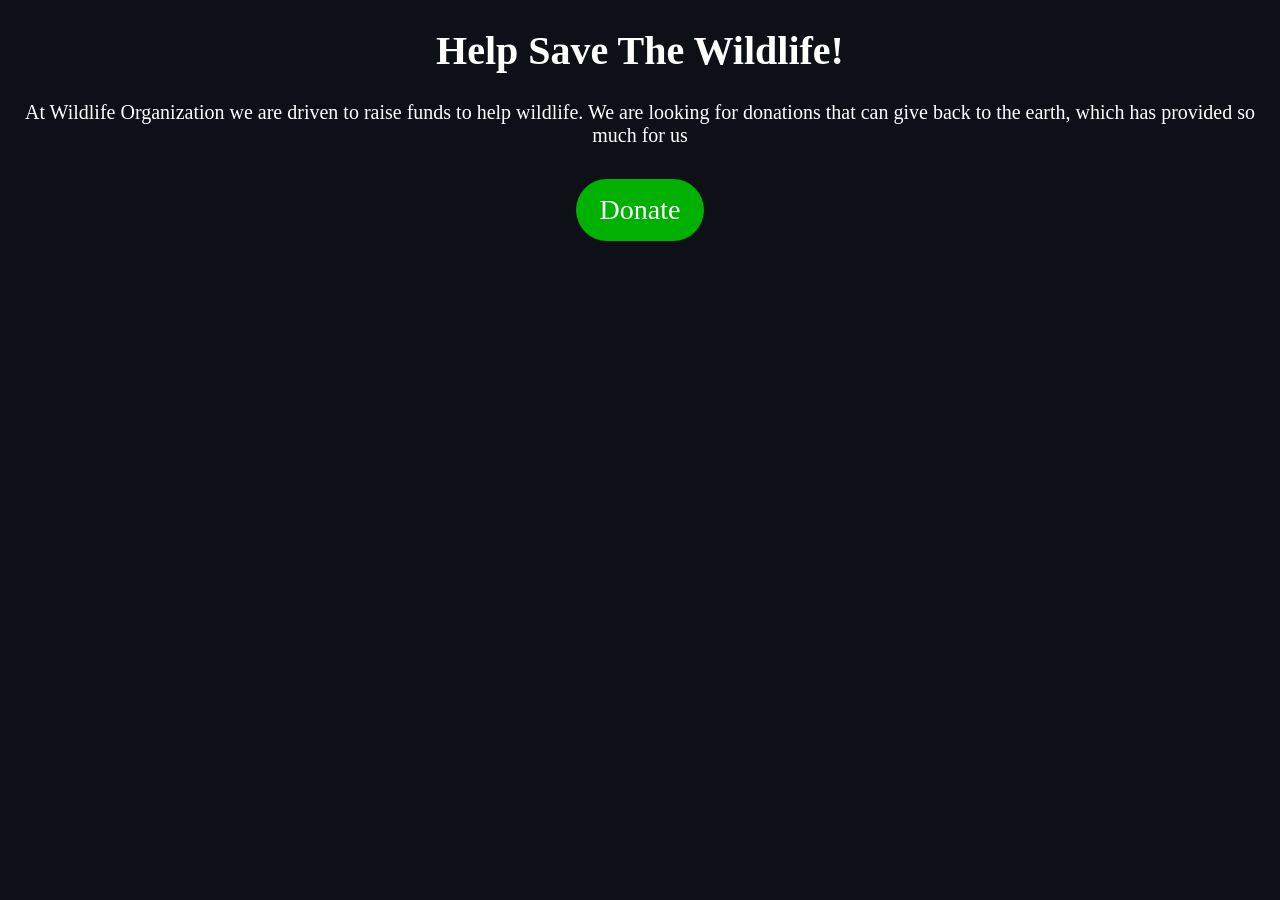
==== index.html @ e4f32a1c "create initial files" ====
<!DOCTYPE html>
<html>
    <head>
        <title>Wildlife Organization</title>
        <link rel="stylesheet" href="style.css">
    </head>
    <body>
        <h1 class="title">Help Save The Wildlife!</h1>
        <div class="info-container">
            <p>At Wildlife Organization we are driven to raise funds to help wildlife. We are looking for donations that can give back to the earth, which has provided so much for us</p>
            <button class="button">Donate</button>
        </div>
    </body>
</html>
---- style.css ----
body {
    background-color: #0d1117;
    color: white;
    text-align: center;
    font-size: 20px;
    font-family:'Times New Roman', Times, serif;
}

.button {
    background-color: rgb(1, 177, 1);
    border: none;
    color: white;
    padding: 15px 24px;
    text-align: center;
    display: inline-block;
    font-size: 28px;
    font-family:'Times New Roman', Times, serif;
    margin: 12px 2px;
    cursor: pointer;
    border-radius: 32px;
}
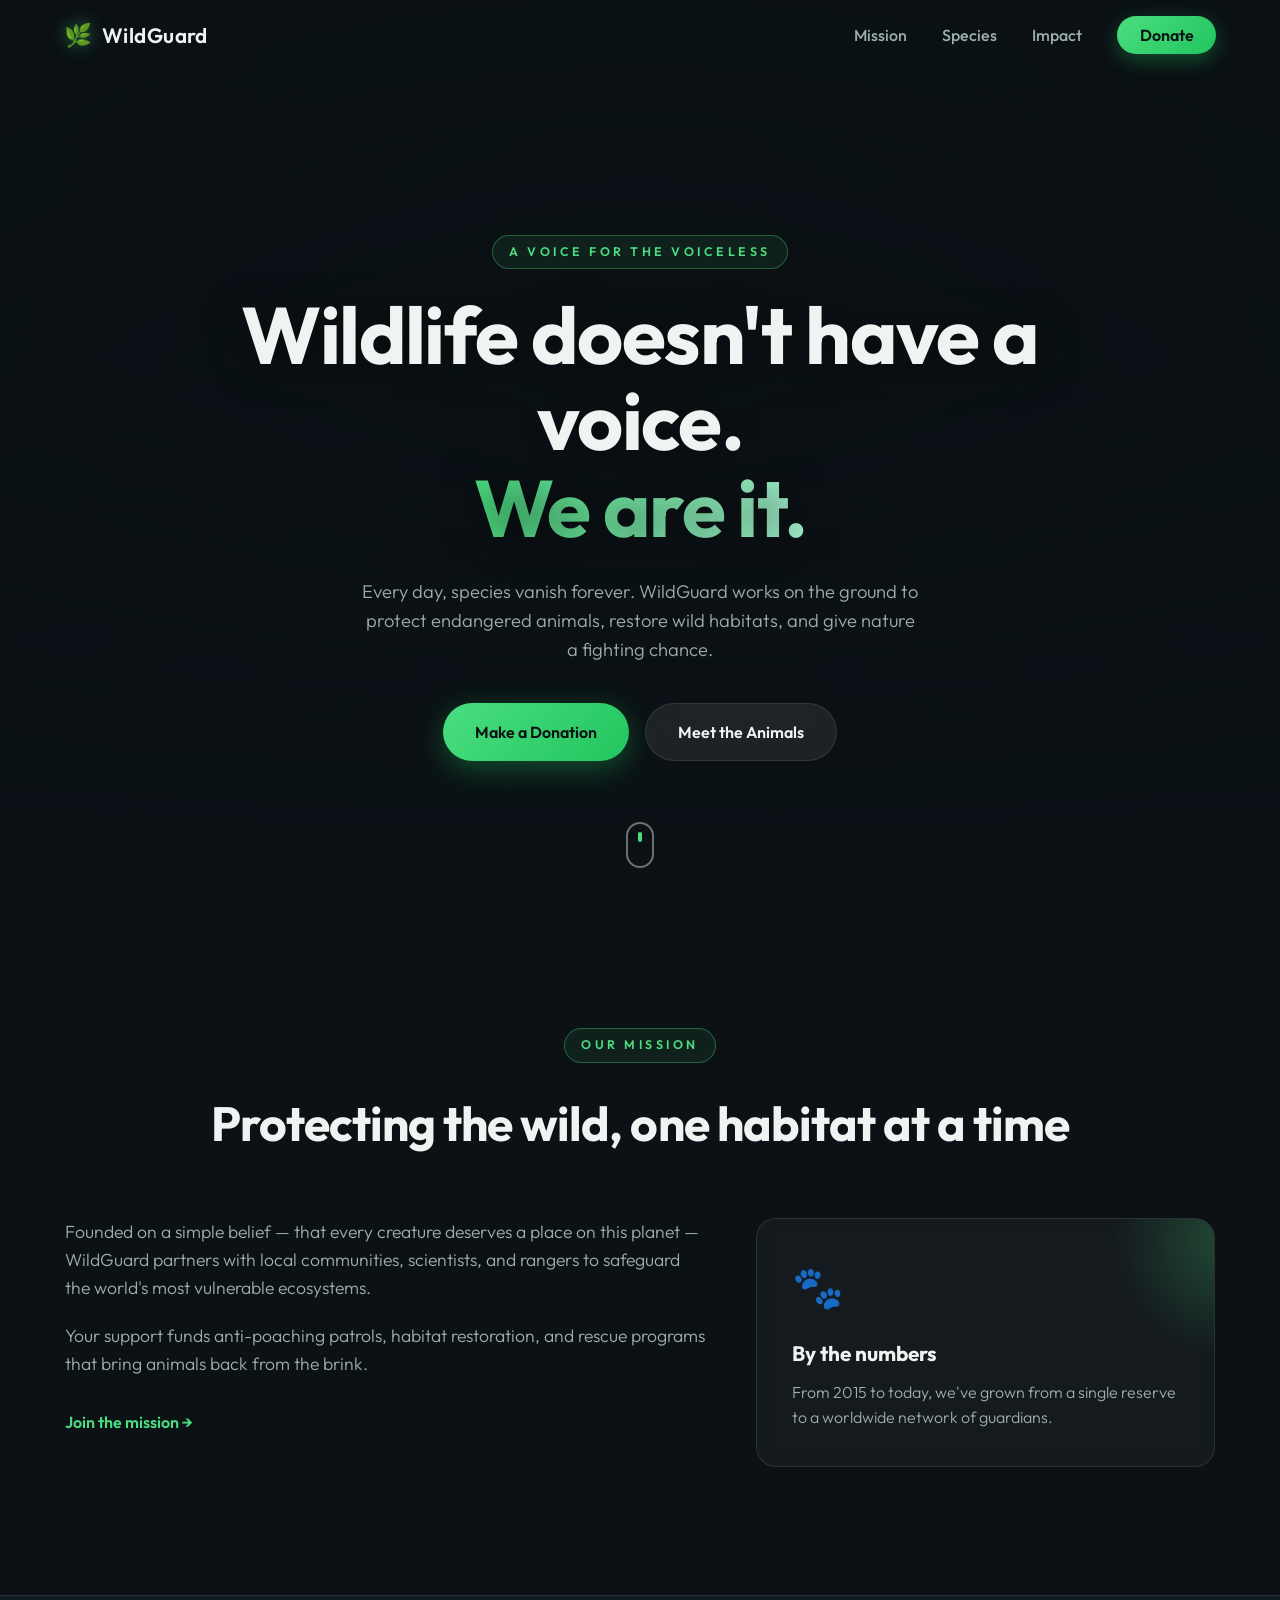
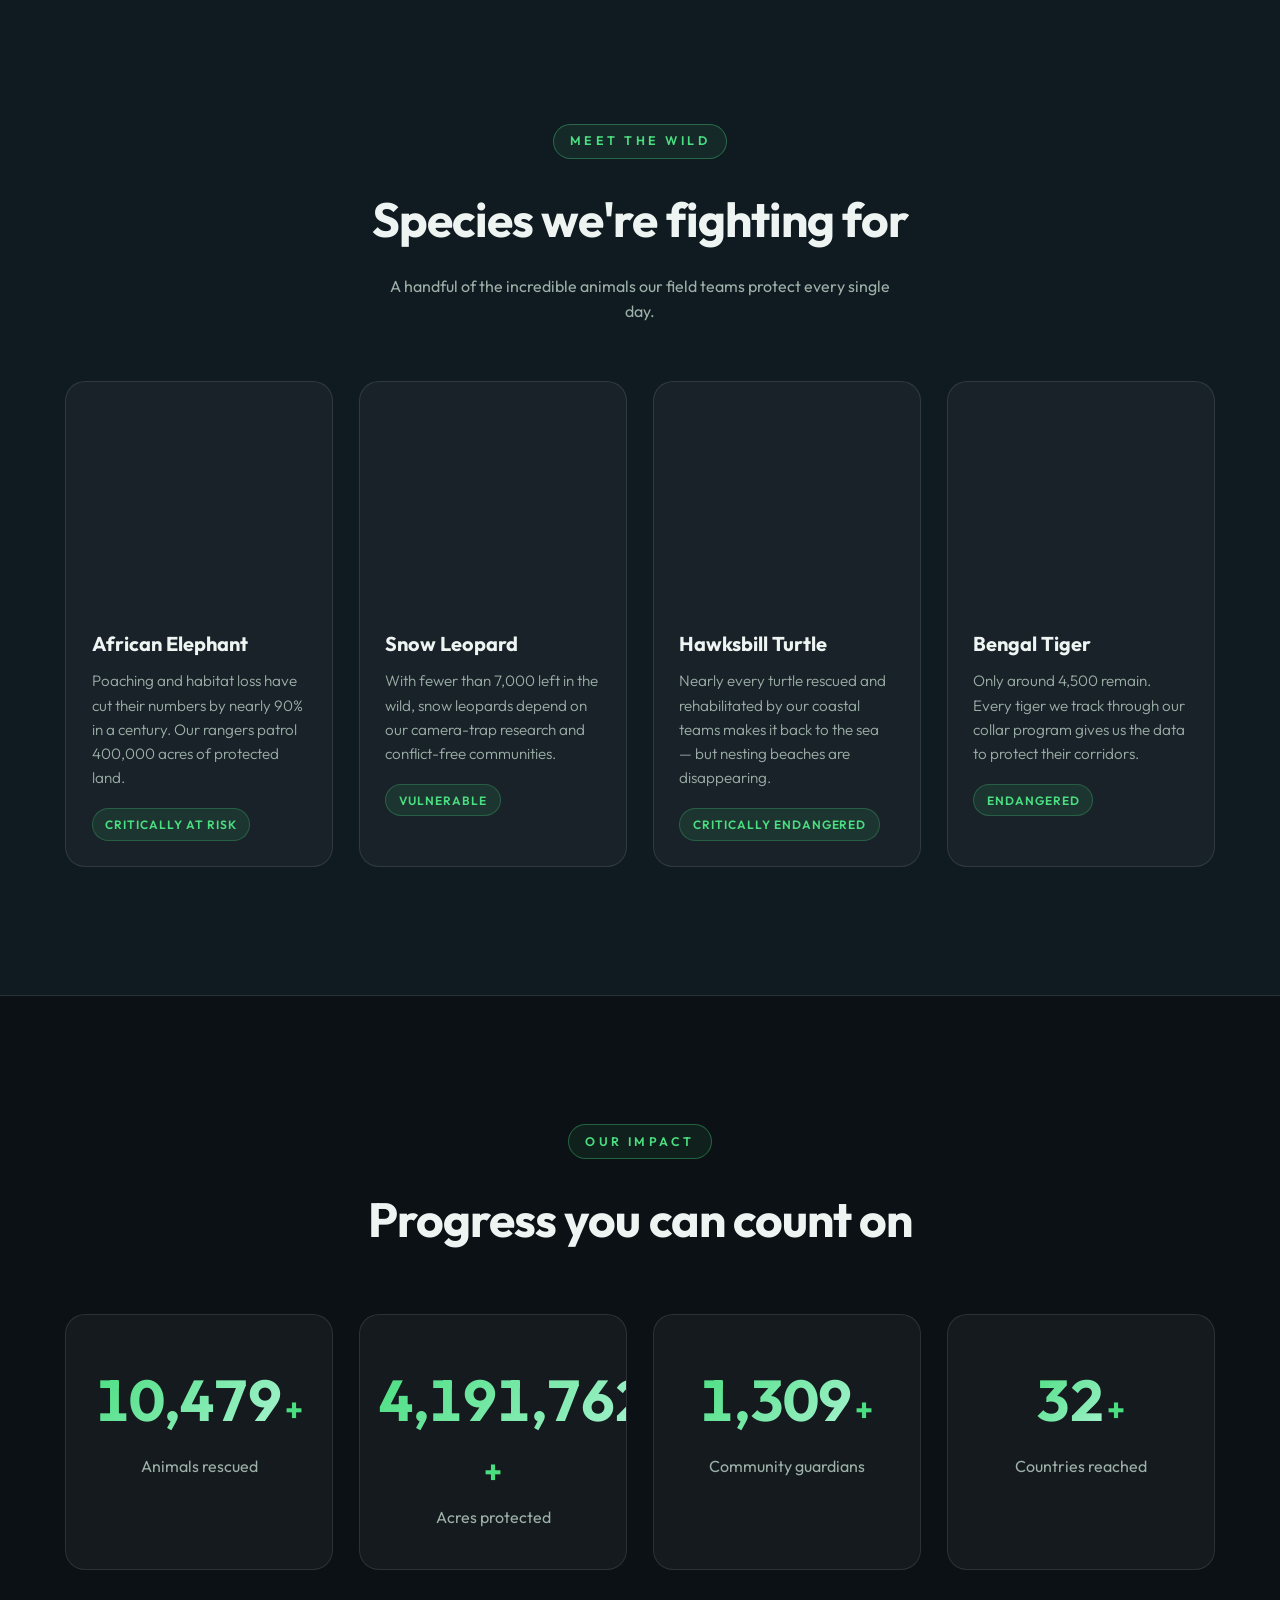
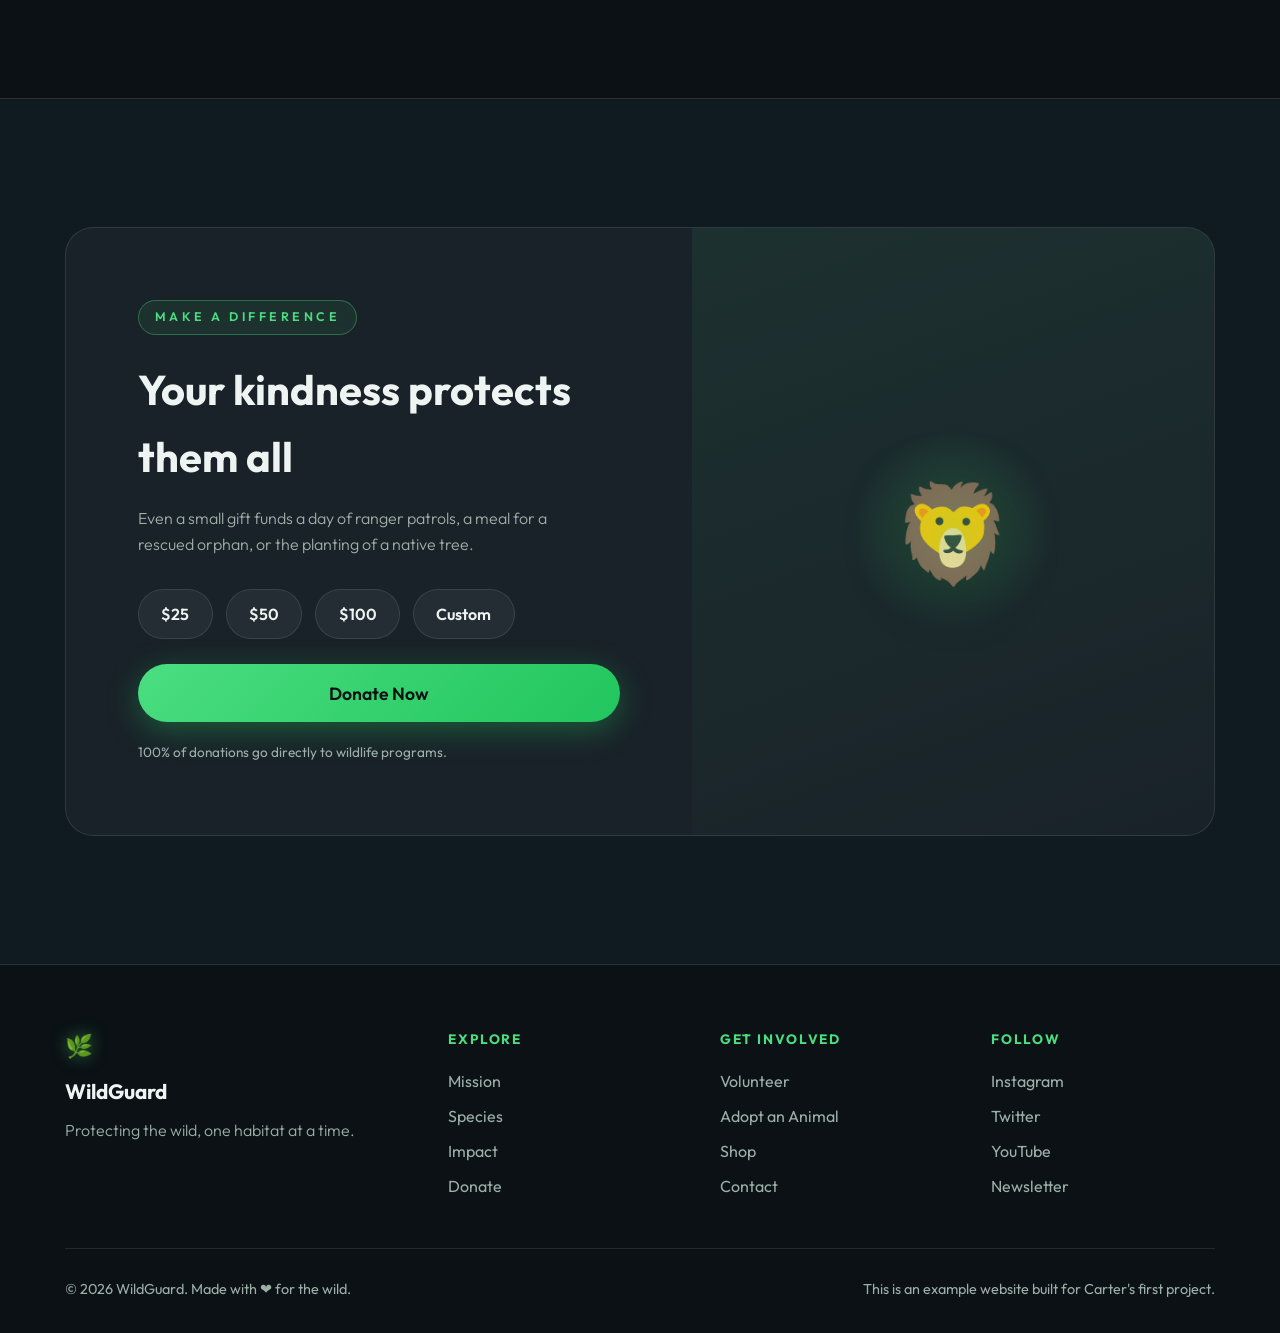
==== commit 8e46471e: "create example website" ====
--- a/index.html
+++ b/index.html
@@ -1,14 +1,212 @@
 <!DOCTYPE html>
-<html>
-    <head>
-        <title>Wildlife Organization</title>
-        <link rel="stylesheet" href="style.css">
-    </head>
-    <body>
-        <h1 class="title">Help Save The Wildlife!</h1>
-        <div class="info-container">
-            <p>At Wildlife Organization we are driven to raise funds to help wildlife. We are looking for donations that can give back to the earth, which has provided so much for us</p>
-            <button class="button">Donate</button>
+<html lang="en">
+<head>
+    <meta charset="UTF-8">
+    <meta name="viewport" content="width=device-width, initial-scale=1.0">
+    <title>WildGuard — Protecting the Wild</title>
+    <meta name="description" content="WildGuard is a nonprofit on a mission to protect endangered species and restore the habitats we all share.">
+    <link rel="preconnect" href="https://fonts.googleapis.com">
+    <link rel="preconnect" href="https://fonts.gstatic.com" crossorigin>
+    <link href="https://fonts.googleapis.com/css2?family=Outfit:wght@300;400;500;600;700&display=swap" rel="stylesheet">
+    <link rel="stylesheet" href="style.css">
+</head>
+<body>
+    <div class="progress" id="progress"></div>
+
+    <nav class="nav" id="nav">
+        <a href="#top" class="nav__brand">
+            <span class="nav__mark">🌿</span>
+            <span>WildGuard</span>
+        </a>
+        <ul class="nav__links" id="navLinks">
+            <li><a href="#mission">Mission</a></li>
+            <li><a href="#species">Species</a></li>
+            <li><a href="#impact">Impact</a></li>
+            <li><a href="#donate" class="nav__cta">Donate</a></li>
+        </ul>
+        <button class="nav__toggle" id="navToggle" aria-label="Toggle menu" aria-expanded="false">
+            <span></span><span></span><span></span>
+        </button>
+    </nav>
+
+    <header class="hero" id="top">
+        <div class="hero__bg" aria-hidden="true"></div>
+        <div class="hero__overlay" aria-hidden="true"></div>
+        <div class="hero__content">
+            <p class="eyebrow reveal">A Voice For The Voiceless</p>
+            <h1 class="hero__title reveal">Wildlife doesn't have a voice.<br><span>We are it.</span></h1>
+            <p class="hero__sub reveal">Every day, species vanish forever. WildGuard works on the ground to protect endangered animals, restore wild habitats, and give nature a fighting chance.</p>
+            <div class="hero__actions reveal">
+                <a href="#donate" class="btn btn--primary">Make a Donation</a>
+                <a href="#species" class="btn btn--ghost">Meet the Animals</a>
+            </div>
         </div>
-    </body>
-</html>+        <a href="#mission" class="hero__scroll" aria-label="Scroll down">
+            <span class="hero__scroll-wheel"></span>
+        </a>
+    </header>
+
+    <main>
+        <section class="section section--mission" id="mission">
+            <div class="container">
+                <div class="section__head reveal">
+                    <p class="eyebrow">Our Mission</p>
+                    <h2>Protecting the wild, one habitat at a time</h2>
+                </div>
+                <div class="mission__grid">
+                    <div class="mission__text reveal">
+                        <p>Founded on a simple belief — that every creature deserves a place on this planet — WildGuard partners with local communities, scientists, and rangers to safeguard the world's most vulnerable ecosystems.</p>
+                        <p>Your support funds anti-poaching patrols, habitat restoration, and rescue programs that bring animals back from the brink.</p>
+                        <a href="#donate" class="link-arrow">Join the mission <span>→</span></a>
+                    </div>
+                    <div class="mission__card reveal">
+                        <span class="mission__icon">🐾</span>
+                        <h3>By the numbers</h3>
+                        <p>From 2015 to today, we've grown from a single reserve to a worldwide network of guardians.</p>
+                    </div>
+                </div>
+            </div>
+        </section>
+
+        <section class="section section--species" id="species">
+            <div class="container">
+                <div class="section__head reveal">
+                    <p class="eyebrow">Meet the Wild</p>
+                    <h2>Species we're fighting for</h2>
+                    <p class="section__sub">A handful of the incredible animals our field teams protect every single day.</p>
+                </div>
+                <div class="cards">
+                    <article class="card reveal">
+                        <div class="card__img" style="--img: url('https://images.unsplash.com/photo-1546182990-dffeafbe841d?auto=format&fit=crop&w=900&q=80')"></div>
+                        <div class="card__body">
+                            <h3>African Elephant</h3>
+                            <p>Poaching and habitat loss have cut their numbers by nearly 90% in a century. Our rangers patrol 400,000 acres of protected land.</p>
+                            <span class="card__tag">Critically at risk</span>
+                        </div>
+                    </article>
+                    <article class="card reveal">
+                        <div class="card__img" style="--img: url('https://images.unsplash.com/photo-1561731216-c3a4d99437d5?auto=format&fit=crop&w=900&q=80')"></div>
+                        <div class="card__body">
+                            <h3>Snow Leopard</h3>
+                            <p>With fewer than 7,000 left in the wild, snow leopards depend on our camera-trap research and conflict-free communities.</p>
+                            <span class="card__tag">Vulnerable</span>
+                        </div>
+                    </article>
+                    <article class="card reveal">
+                        <div class="card__img" style="--img: url('https://images.unsplash.com/photo-1503951914875-452162b0f3f1?auto=format&fit=crop&w=900&q=80')"></div>
+                        <div class="card__body">
+                            <h3>Hawksbill Turtle</h3>
+                            <p>Nearly every turtle rescued and rehabilitated by our coastal teams makes it back to the sea — but nesting beaches are disappearing.</p>
+                            <span class="card__tag">Critically endangered</span>
+                        </div>
+                    </article>
+                    <article class="card reveal">
+                        <div class="card__img" style="--img: url('https://images.unsplash.com/photo-1518965643827-302db41dde6a?auto=format&fit=crop&w=900&q=80')"></div>
+                        <div class="card__body">
+                            <h3>Bengal Tiger</h3>
+                            <p>Only around 4,500 remain. Every tiger we track through our collar program gives us the data to protect their corridors.</p>
+                            <span class="card__tag">Endangered</span>
+                        </div>
+                    </article>
+                </div>
+            </div>
+        </section>
+
+        <section class="section section--impact" id="impact">
+            <div class="container">
+                <div class="section__head reveal">
+                    <p class="eyebrow">Our Impact</p>
+                    <h2>Progress you can count on</h2>
+                </div>
+                <div class="stats">
+                    <div class="stat reveal">
+                        <span class="stat__number" data-count="12000">0</span>
+                        <span class="stat__plus">+</span>
+                        <p>Animals rescued</p>
+                    </div>
+                    <div class="stat reveal">
+                        <span class="stat__number" data-count="4800000">0</span>
+                        <span class="stat__plus">+</span>
+                        <p>Acres protected</p>
+                    </div>
+                    <div class="stat reveal">
+                        <span class="stat__number" data-count="1500">0</span>
+                        <span class="stat__plus">+</span>
+                        <p>Community guardians</p>
+                    </div>
+                    <div class="stat reveal">
+                        <span class="stat__number" data-count="37">0</span>
+                        <span class="stat__plus">+</span>
+                        <p>Countries reached</p>
+                    </div>
+                </div>
+            </div>
+        </section>
+
+        <section class="section section--donate" id="donate">
+            <div class="container">
+                <div class="donate reveal">
+                    <div class="donate__content">
+                        <p class="eyebrow">Make a Difference</p>
+                        <h2>Your kindness protects them all</h2>
+                        <p class="donate__text">Even a small gift funds a day of ranger patrols, a meal for a rescued orphan, or the planting of a native tree.</p>
+                        <div class="donate__amounts">
+                            <button class="amount" data-amount="25">$25</button>
+                            <button class="amount" data-amount="50">$50</button>
+                            <button class="amount" data-amount="100">$100</button>
+                            <button class="amount amount--custom" data-amount="custom">Custom</button>
+                        </div>
+                        <button class="btn btn--primary btn--large" id="donateBtn">Donate Now</button>
+                        <p class="donate__note">100% of donations go directly to wildlife programs.</p>
+                    </div>
+                    <div class="donate__visual" aria-hidden="true">
+                        <span class="donate__emoji">🦁</span>
+                        <span class="donate__halo"></span>
+                    </div>
+                </div>
+            </div>
+        </section>
+    </main>
+
+    <footer class="footer">
+        <div class="container">
+            <div class="footer__grid">
+                <div class="footer__brand">
+                    <span class="nav__mark">🌿</span>
+                    <h3>WildGuard</h3>
+                    <p>Protecting the wild, one habitat at a time.</p>
+                </div>
+                <div class="footer__col">
+                    <h4>Explore</h4>
+                    <a href="#mission">Mission</a>
+                    <a href="#species">Species</a>
+                    <a href="#impact">Impact</a>
+                    <a href="#donate">Donate</a>
+                </div>
+                <div class="footer__col">
+                    <h4>Get Involved</h4>
+                    <a href="#">Volunteer</a>
+                    <a href="#">Adopt an Animal</a>
+                    <a href="#">Shop</a>
+                    <a href="#">Contact</a>
+                </div>
+                <div class="footer__col">
+                    <h4>Follow</h4>
+                    <a href="#">Instagram</a>
+                    <a href="#">Twitter</a>
+                    <a href="#">YouTube</a>
+                    <a href="#">Newsletter</a>
+                </div>
+            </div>
+            <div class="footer__bottom">
+                <p>© 2026 WildGuard. Made with ❤ for the wild.</p>
+                <p>This is an example website built for Carter's first project.</p>
+            </div>
+        </div>
+    </footer>
+
+    <div class="toast" id="toast" role="status" aria-live="polite"></div>
+
+    <script src="script.js"></script>
+</body>
+</html>
--- a/style.css
+++ b/style.css
@@ -1,21 +1,837 @@
+:root {
+    --bg: #0b1115;
+    --bg-soft: #101a21;
+    --surface: rgba(255, 255, 255, 0.04);
+    --surface-hover: rgba(255, 255, 255, 0.08);
+    --border: rgba(255, 255, 255, 0.1);
+    --text: #eef4f1;
+    --text-muted: #9db0a8;
+    --accent: #4ade80;
+    --accent-strong: #22c55e;
+    --accent-dark: #14532d;
+    --radius: 20px;
+    --font: 'Outfit', system-ui, -apple-system, sans-serif;
+    --shadow: 0 20px 60px rgba(0, 0, 0, 0.45);
+    --transition: 0.35s cubic-bezier(0.22, 1, 0.36, 1);
+}
+
+*,
+*::before,
+*::after {
+    margin: 0;
+    padding: 0;
+    box-sizing: border-box;
+}
+
+html {
+    scroll-behavior: smooth;
+}
+
 body {
-    background-color: #0d1117;
-    color: white;
+    font-family: var(--font);
+    background: var(--bg);
+    color: var(--text);
+    line-height: 1.6;
+    overflow-x: hidden;
+    -webkit-font-smoothing: antialiased;
+}
+
+::selection {
+    background: var(--accent);
+    color: var(--bg);
+}
+
+img {
+    max-width: 100%;
+    display: block;
+}
+
+a {
+    color: inherit;
+    text-decoration: none;
+}
+
+/* Scroll progress bar */
+.progress {
+    position: fixed;
+    top: 0;
+    left: 0;
+    height: 3px;
+    width: 0%;
+    background: linear-gradient(90deg, var(--accent), #a7f3d0);
+    z-index: 1001;
+}
+
+/* Navigation */
+.nav {
+    position: fixed;
+    top: 0;
+    left: 0;
+    right: 0;
+    z-index: 1000;
+    display: flex;
+    align-items: center;
+    justify-content: space-between;
+    padding: 1.1rem clamp(1.5rem, 5vw, 4rem);
+    transition: background var(--transition), box-shadow var(--transition), padding var(--transition);
+}
+
+.nav--scrolled {
+    background: rgba(11, 17, 21, 0.85);
+    backdrop-filter: blur(16px);
+    -webkit-backdrop-filter: blur(16px);
+    border-bottom: 1px solid var(--border);
+    box-shadow: 0 10px 40px rgba(0, 0, 0, 0.3);
+    padding-top: 0.7rem;
+    padding-bottom: 0.7rem;
+}
+
+.nav__brand {
+    display: flex;
+    align-items: center;
+    gap: 0.6rem;
+    font-weight: 600;
+    font-size: 1.3rem;
+    letter-spacing: 0.02em;
+}
+
+.nav__mark {
+    font-size: 1.4rem;
+    filter: drop-shadow(0 0 8px rgba(74, 222, 128, 0.5));
+}
+
+.nav__links {
+    display: flex;
+    align-items: center;
+    gap: 2.2rem;
+    list-style: none;
+}
+
+.nav__links a:not(.nav__cta) {
+    color: var(--text-muted);
+    font-weight: 500;
+    position: relative;
+    transition: color var(--transition);
+}
+
+.nav__links a:not(.nav__cta)::after {
+    content: '';
+    position: absolute;
+    left: 0;
+    bottom: -6px;
+    width: 0;
+    height: 2px;
+    background: var(--accent);
+    border-radius: 2px;
+    transition: width var(--transition);
+}
+
+.nav__links a:not(.nav__cta):hover {
+    color: var(--text);
+}
+
+.nav__links a:not(.nav__cta):hover::after {
+    width: 100%;
+}
+
+.nav__cta {
+    padding: 0.55rem 1.4rem;
+    border-radius: 999px;
+    background: linear-gradient(135deg, var(--accent), var(--accent-strong));
+    color: var(--bg) !important;
+    font-weight: 600;
+    box-shadow: 0 6px 20px rgba(34, 197, 94, 0.35);
+    transition: transform var(--transition), box-shadow var(--transition);
+}
+
+.nav__cta:hover {
+    transform: translateY(-2px);
+    box-shadow: 0 10px 30px rgba(34, 197, 94, 0.5);
+}
+
+.nav__toggle {
+    display: none;
+    background: none;
+    border: none;
+    cursor: pointer;
+    flex-direction: column;
+    gap: 5px;
+    padding: 8px;
+}
+
+.nav__toggle span {
+    width: 26px;
+    height: 2px;
+    background: var(--text);
+    border-radius: 2px;
+    transition: transform var(--transition), opacity var(--transition);
+}
+
+.nav__toggle[aria-expanded="true"] span:nth-child(1) {
+    transform: translateY(7px) rotate(45deg);
+}
+
+.nav__toggle[aria-expanded="true"] span:nth-child(2) {
+    opacity: 0;
+}
+
+.nav__toggle[aria-expanded="true"] span:nth-child(3) {
+    transform: translateY(-7px) rotate(-45deg);
+}
+
+/* Hero */
+.hero {
+    position: relative;
+    min-height: 100vh;
+    display: flex;
+    align-items: center;
+    justify-content: center;
     text-align: center;
-    font-size: 20px;
-    font-family:'Times New Roman', Times, serif;
-}
-
-.button {
-    background-color: rgb(1, 177, 1);
+    padding: 8rem 1.5rem 6rem;
+    overflow: hidden;
+}
+
+.hero__bg {
+    position: absolute;
+    inset: 0;
+    background-image: url('https://images.unsplash.com/photo-1472396961693-142e6e269027?auto=format&fit=crop&w=2000&q=80');
+    background-size: cover;
+    background-position: center;
+    transform: scale(1.1);
+    animation: heroZoom 20s ease-in-out infinite alternate;
+    will-change: transform;
+}
+
+@keyframes heroZoom {
+    from { transform: scale(1.1) translateY(0); }
+    to { transform: scale(1.25) translateY(-2%); }
+}
+
+.hero__overlay {
+    position: absolute;
+    inset: 0;
+    background:
+        linear-gradient(180deg, rgba(11, 17, 21, 0.55) 0%, rgba(11, 17, 21, 0.4) 40%, var(--bg) 100%),
+        radial-gradient(ellipse at center, rgba(11, 17, 21, 0.2) 0%, rgba(11, 17, 21, 0.6) 100%);
+}
+
+.hero__content {
+    position: relative;
+    z-index: 2;
+    max-width: 850px;
+    padding-top: 4rem;
+}
+
+.eyebrow {
+    display: inline-block;
+    text-transform: uppercase;
+    letter-spacing: 0.28em;
+    font-size: 0.78rem;
+    font-weight: 600;
+    color: var(--accent);
+    margin-bottom: 1.4rem;
+    padding: 0.4rem 1rem;
+    border: 1px solid rgba(74, 222, 128, 0.35);
+    border-radius: 999px;
+    background: rgba(74, 222, 128, 0.08);
+    backdrop-filter: blur(6px);
+}
+
+.hero__title {
+    font-size: clamp(2.6rem, 7vw, 5rem);
+    font-weight: 700;
+    line-height: 1.08;
+    letter-spacing: -0.02em;
+    text-shadow: 0 4px 40px rgba(0, 0, 0, 0.5);
+}
+
+.hero__title span {
+    background: linear-gradient(90deg, var(--accent), #a7f3d0, var(--accent));
+    background-size: 200% auto;
+    -webkit-background-clip: text;
+    background-clip: text;
+    -webkit-text-fill-color: transparent;
+    animation: shimmer 6s linear infinite;
+}
+
+@keyframes shimmer {
+    to { background-position: 200% center; }
+}
+
+.hero__sub {
+    margin: 1.6rem auto 2.4rem;
+    max-width: 560px;
+    color: var(--text-muted);
+    font-size: 1.15rem;
+    font-weight: 300;
+}
+
+.hero__actions {
+    display: flex;
+    gap: 1rem;
+    justify-content: center;
+    flex-wrap: wrap;
+}
+
+.btn {
+    display: inline-flex;
+    align-items: center;
+    justify-content: center;
+    gap: 0.5rem;
+    padding: 0.95rem 2rem;
+    border-radius: 999px;
+    font-weight: 600;
+    font-size: 1rem;
+    font-family: var(--font);
+    cursor: pointer;
     border: none;
-    color: white;
-    padding: 15px 24px;
+    transition: transform var(--transition), box-shadow var(--transition), background var(--transition);
+}
+
+.btn--primary {
+    background: linear-gradient(135deg, var(--accent), var(--accent-strong));
+    color: var(--bg);
+    box-shadow: 0 8px 30px rgba(34, 197, 94, 0.35);
+}
+
+.btn--primary:hover {
+    transform: translateY(-3px) scale(1.02);
+    box-shadow: 0 14px 40px rgba(34, 197, 94, 0.5);
+}
+
+.btn--ghost {
+    background: rgba(255, 255, 255, 0.08);
+    color: var(--text);
+    border: 1px solid var(--border);
+    backdrop-filter: blur(8px);
+}
+
+.btn--ghost:hover {
+    background: rgba(255, 255, 255, 0.16);
+    transform: translateY(-3px);
+}
+
+.btn--large {
+    padding: 1.1rem 2.6rem;
+    font-size: 1.1rem;
+    width: 100%;
+}
+
+.hero__scroll {
+    position: absolute;
+    bottom: 2rem;
+    left: 50%;
+    transform: translateX(-50%);
+    z-index: 2;
+    width: 28px;
+    height: 46px;
+    border: 2px solid rgba(255, 255, 255, 0.4);
+    border-radius: 16px;
+    display: flex;
+    justify-content: center;
+    padding-top: 8px;
+}
+
+.hero__scroll-wheel {
+    width: 4px;
+    height: 10px;
+    border-radius: 4px;
+    background: var(--accent);
+    animation: scrollWheel 1.8s ease-in-out infinite;
+}
+
+@keyframes scrollWheel {
+    0%, 100% { transform: translateY(0); opacity: 1; }
+    50% { transform: translateY(10px); opacity: 0.3; }
+}
+
+/* Sections */
+.section {
+    padding: clamp(5rem, 10vw, 8rem) clamp(1.5rem, 5vw, 4rem);
+}
+
+.container {
+    max-width: 1150px;
+    margin: 0 auto;
+}
+
+.section--species,
+.section--donate {
+    background: var(--bg-soft);
+    border-top: 1px solid var(--border);
+    border-bottom: 1px solid var(--border);
+}
+
+.section__head {
     text-align: center;
+    margin-bottom: 3.5rem;
+}
+
+.section__head h2 {
+    font-size: clamp(2rem, 4.5vw, 3rem);
+    font-weight: 700;
+    letter-spacing: -0.02em;
+}
+
+.section__sub {
+    color: var(--text-muted);
+    margin-top: 1rem;
+    max-width: 520px;
+    margin-left: auto;
+    margin-right: auto;
+}
+
+/* Mission */
+.mission__grid {
+    display: grid;
+    grid-template-columns: 1.4fr 1fr;
+    gap: 3rem;
+    align-items: stretch;
+}
+
+.mission__text p {
+    color: var(--text-muted);
+    margin-bottom: 1.2rem;
+    font-size: 1.1rem;
+    font-weight: 300;
+}
+
+.link-arrow {
     display: inline-block;
-    font-size: 28px;
-    font-family:'Times New Roman', Times, serif;
-    margin: 12px 2px;
+    margin-top: 0.8rem;
+    color: var(--accent);
+    font-weight: 600;
+    border-bottom: 2px solid transparent;
+    transition: border-color var(--transition), gap var(--transition);
+}
+
+.link-arrow span {
+    display: inline-block;
+    transition: transform var(--transition);
+}
+
+.link-arrow:hover span {
+    transform: translateX(6px);
+}
+
+.link-arrow:hover {
+    border-bottom-color: var(--accent);
+}
+
+.mission__card {
+    background: var(--surface);
+    border: 1px solid var(--border);
+    border-radius: var(--radius);
+    padding: 2.2rem;
+    display: flex;
+    flex-direction: column;
+    justify-content: center;
+    position: relative;
+    overflow: hidden;
+    backdrop-filter: blur(8px);
+}
+
+.mission__card::before {
+    content: '';
+    position: absolute;
+    top: -40%;
+    right: -30%;
+    width: 240px;
+    height: 240px;
+    background: radial-gradient(circle, rgba(74, 222, 128, 0.25), transparent 70%);
+}
+
+.mission__icon {
+    font-size: 2.6rem;
+    margin-bottom: 1rem;
+}
+
+.mission__card h3 {
+    font-size: 1.3rem;
+    margin-bottom: 0.6rem;
+}
+
+.mission__card p {
+    color: var(--text-muted);
+    font-weight: 300;
+}
+
+/* Species cards */
+.cards {
+    display: grid;
+    grid-template-columns: repeat(auto-fit, minmax(260px, 1fr));
+    gap: 1.6rem;
+}
+
+.card {
+    background: var(--surface);
+    border: 1px solid var(--border);
+    border-radius: var(--radius);
+    overflow: hidden;
+    transition: transform var(--transition), box-shadow var(--transition), border-color var(--transition);
+    position: relative;
+}
+
+.card:hover {
+    transform: translateY(-10px);
+    box-shadow: var(--shadow);
+    border-color: rgba(74, 222, 128, 0.4);
+}
+
+.card__img {
+    height: 220px;
+    background-image: var(--img);
+    background-size: cover;
+    background-position: center;
+    transition: transform 0.6s var(--transition);
+}
+
+.card:hover .card__img {
+    transform: scale(1.08);
+}
+
+.card__body {
+    padding: 1.6rem;
+    position: relative;
+}
+
+.card__body h3 {
+    font-size: 1.25rem;
+    margin-bottom: 0.6rem;
+}
+
+.card__body p {
+    color: var(--text-muted);
+    font-size: 0.95rem;
+    font-weight: 300;
+    margin-bottom: 1.1rem;
+}
+
+.card__tag {
+    display: inline-block;
+    font-size: 0.75rem;
+    font-weight: 600;
+    text-transform: uppercase;
+    letter-spacing: 0.08em;
+    padding: 0.35rem 0.8rem;
+    border-radius: 999px;
+    color: var(--accent);
+    background: rgba(74, 222, 128, 0.1);
+    border: 1px solid rgba(74, 222, 128, 0.25);
+}
+
+/* Stats */
+.stats {
+    display: grid;
+    grid-template-columns: repeat(4, 1fr);
+    gap: 1.6rem;
+}
+
+.stat {
+    text-align: center;
+    background: var(--surface);
+    border: 1px solid var(--border);
+    border-radius: var(--radius);
+    padding: 2.4rem 1.2rem;
+    position: relative;
+    overflow: hidden;
+    transition: transform var(--transition), background var(--transition);
+}
+
+.stat:hover {
+    transform: translateY(-6px);
+    background: var(--surface-hover);
+}
+
+.stat__number {
+    font-size: clamp(2.4rem, 5vw, 3.6rem);
+    font-weight: 700;
+    background: linear-gradient(135deg, var(--accent), #a7f3d0);
+    -webkit-background-clip: text;
+    background-clip: text;
+    -webkit-text-fill-color: transparent;
+    font-variant-numeric: tabular-nums;
+}
+
+.stat__plus {
+    color: var(--accent);
+    font-weight: 700;
+    font-size: 2rem;
+}
+
+.stat p {
+    color: var(--text-muted);
+    margin-top: 0.5rem;
+    font-weight: 400;
+}
+
+/* Donate */
+.donate {
+    background: var(--surface);
+    border: 1px solid var(--border);
+    border-radius: calc(var(--radius) + 8px);
+    overflow: hidden;
+    display: grid;
+    grid-template-columns: 1.2fr 1fr;
+    position: relative;
+}
+
+.donate__content {
+    padding: clamp(2.5rem, 6vw, 4.5rem);
+}
+
+.donate__content h2 {
+    font-size: clamp(1.8rem, 3.5vw, 2.6rem);
+    font-weight: 700;
+    margin-bottom: 1rem;
+}
+
+.donate__text {
+    color: var(--text-muted);
+    margin-bottom: 2rem;
+    max-width: 460px;
+    font-weight: 300;
+}
+
+.donate__amounts {
+    display: flex;
+    flex-wrap: wrap;
+    gap: 0.8rem;
+    margin-bottom: 1.6rem;
+}
+
+.amount {
+    padding: 0.85rem 1.4rem;
+    border-radius: 999px;
+    border: 1px solid var(--border);
+    background: rgba(255, 255, 255, 0.05);
+    color: var(--text);
+    font-family: var(--font);
+    font-weight: 600;
+    font-size: 1rem;
     cursor: pointer;
-    border-radius: 32px;
-}+    transition: all var(--transition);
+}
+
+.amount:hover {
+    border-color: var(--accent);
+    background: rgba(74, 222, 128, 0.1);
+}
+
+.amount--active {
+    border-color: var(--accent);
+    background: linear-gradient(135deg, var(--accent), var(--accent-strong));
+    color: var(--bg);
+}
+
+.donate__note {
+    margin-top: 1.2rem;
+    font-size: 0.85rem;
+    color: var(--text-muted);
+}
+
+.donate__visual {
+    position: relative;
+    display: flex;
+    align-items: center;
+    justify-content: center;
+    min-height: 320px;
+    background: linear-gradient(160deg, rgba(74, 222, 128, 0.08), transparent);
+    overflow: hidden;
+}
+
+.donate__halo {
+    position: absolute;
+    width: 220px;
+    height: 220px;
+    border-radius: 50%;
+    background: radial-gradient(circle, rgba(74, 222, 128, 0.25), transparent 65%);
+    animation: pulse 3s ease-in-out infinite;
+}
+
+@keyframes pulse {
+    0%, 100% { transform: scale(0.85); opacity: 0.6; }
+    50% { transform: scale(1.15); opacity: 1; }
+}
+
+.donate__emoji {
+    position: relative;
+    font-size: 6rem;
+    filter: drop-shadow(0 10px 30px rgba(0, 0, 0, 0.4));
+    animation: float 4s ease-in-out infinite;
+}
+
+@keyframes float {
+    0%, 100% { transform: translateY(0); }
+    50% { transform: translateY(-14px); }
+}
+
+/* Footer */
+.footer {
+    padding: 4rem clamp(1.5rem, 5vw, 4rem) 2rem;
+    background: var(--bg);
+}
+
+.footer__grid {
+    display: grid;
+    grid-template-columns: 1.5fr repeat(3, 1fr);
+    gap: 3rem;
+    margin-bottom: 3rem;
+}
+
+.footer__brand h3 {
+    font-size: 1.3rem;
+    margin: 0.6rem 0;
+}
+
+.footer__brand p {
+    color: var(--text-muted);
+    font-weight: 300;
+}
+
+.footer__col {
+    display: flex;
+    flex-direction: column;
+    gap: 0.6rem;
+}
+
+.footer__col h4 {
+    margin-bottom: 0.5rem;
+    font-size: 0.85rem;
+    text-transform: uppercase;
+    letter-spacing: 0.12em;
+    color: var(--accent);
+}
+
+.footer__col a {
+    color: var(--text-muted);
+    transition: color var(--transition);
+}
+
+.footer__col a:hover {
+    color: var(--text);
+}
+
+.footer__bottom {
+    display: flex;
+    justify-content: space-between;
+    align-items: center;
+    flex-wrap: wrap;
+    gap: 0.6rem;
+    padding-top: 1.8rem;
+    border-top: 1px solid var(--border);
+    color: var(--text-muted);
+    font-size: 0.9rem;
+}
+
+/* Toast */
+.toast {
+    position: fixed;
+    bottom: 2rem;
+    left: 50%;
+    transform: translateX(-50%) translateY(120px);
+    background: var(--accent-strong);
+    color: var(--bg);
+    font-weight: 600;
+    padding: 1rem 1.6rem;
+    border-radius: 999px;
+    box-shadow: 0 10px 40px rgba(34, 197, 94, 0.4);
+    z-index: 2000;
+    transition: transform 0.5s var(--transition);
+    opacity: 0;
+}
+
+.toast--show {
+    transform: translateX(-50%) translateY(0);
+    opacity: 1;
+}
+
+/* Reveal animations */
+.reveal {
+    opacity: 0;
+    transform: translateY(30px);
+    transition: opacity 0.8s var(--transition), transform 0.8s var(--transition);
+}
+
+.reveal--visible {
+    opacity: 1;
+    transform: translateY(0);
+}
+
+@media (prefers-reduced-motion: reduce) {
+    .hero__bg,
+    .hero__title span,
+    .hero__scroll-wheel,
+    .donate__halo,
+    .donate__emoji {
+        animation: none;
+    }
+
+    html {
+        scroll-behavior: auto;
+    }
+
+    .reveal {
+        opacity: 1;
+        transform: none;
+        transition: none;
+    }
+}
+
+/* Responsive */
+@media (max-width: 900px) {
+    .mission__grid {
+        grid-template-columns: 1fr;
+    }
+
+    .donate {
+        grid-template-columns: 1fr;
+    }
+
+    .donate__visual {
+        min-height: 200px;
+    }
+
+    .stats {
+        grid-template-columns: repeat(2, 1fr);
+    }
+
+    .footer__grid {
+        grid-template-columns: repeat(2, 1fr);
+    }
+}
+
+@media (max-width: 640px) {
+    .nav__links {
+        position: fixed;
+        top: 0;
+        right: -100%;
+        height: 100vh;
+        width: min(75vw, 320px);
+        background: rgba(11, 17, 21, 0.97);
+        backdrop-filter: blur(20px);
+        flex-direction: column;
+        justify-content: center;
+        gap: 2.4rem;
+        transition: right 0.45s var(--transition);
+        border-left: 1px solid var(--border);
+    }
+
+    .nav__links--open {
+        right: 0;
+    }
+
+    .nav__toggle {
+        display: flex;
+    }
+
+    .stats {
+        grid-template-columns: 1fr 1fr;
+        gap: 1rem;
+    }
+
+    .footer__bottom {
+        flex-direction: column;
+        text-align: center;
+    }
+}
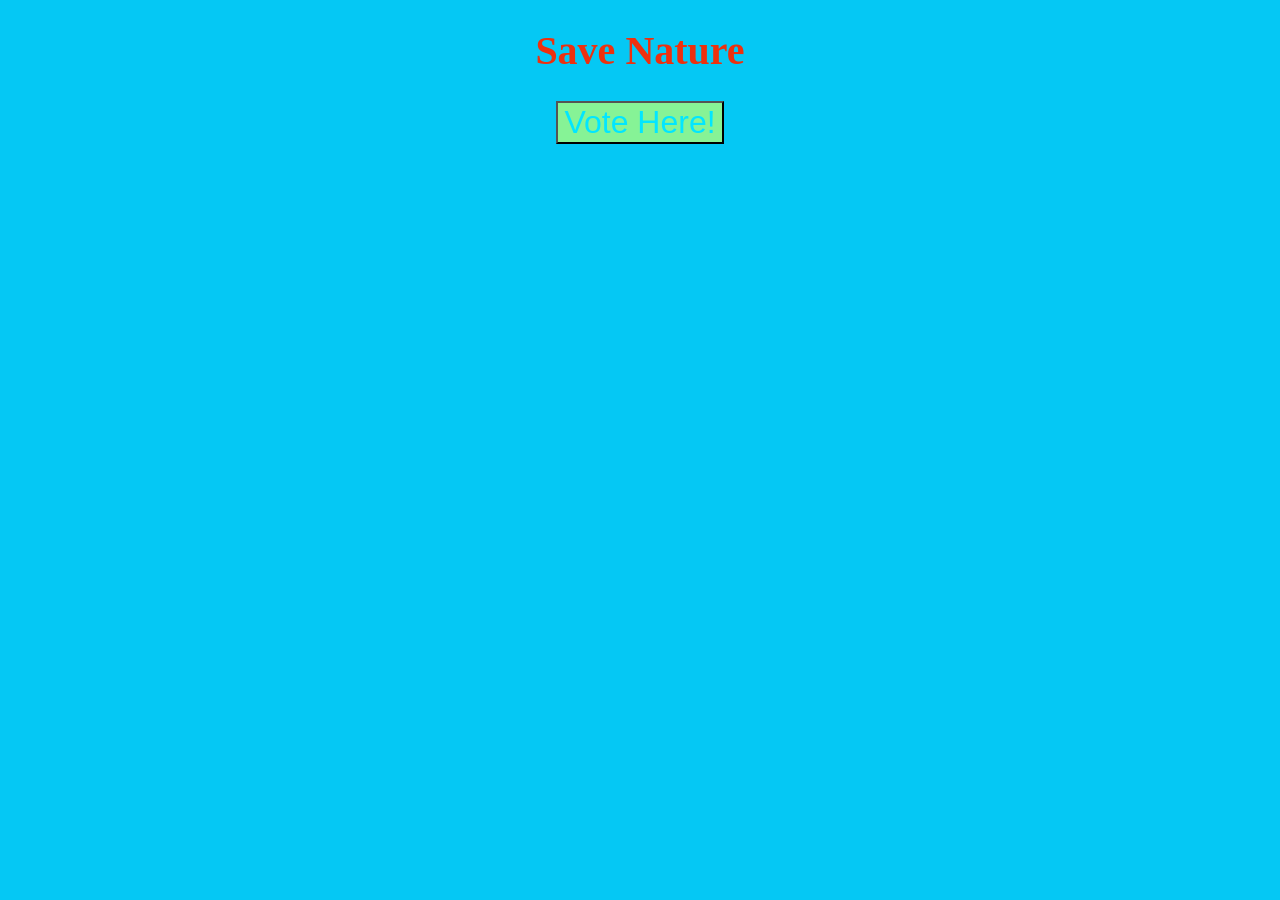
==== commit ec9dcceb: "hi" ====
--- a/index.html
+++ b/index.html
@@ -1,212 +1,11 @@
 <!DOCTYPE html>
-<html lang="en">
-<head>
-    <meta charset="UTF-8">
-    <meta name="viewport" content="width=device-width, initial-scale=1.0">
-    <title>WildGuard — Protecting the Wild</title>
-    <meta name="description" content="WildGuard is a nonprofit on a mission to protect endangered species and restore the habitats we all share.">
-    <link rel="preconnect" href="https://fonts.googleapis.com">
-    <link rel="preconnect" href="https://fonts.gstatic.com" crossorigin>
-    <link href="https://fonts.googleapis.com/css2?family=Outfit:wght@300;400;500;600;700&display=swap" rel="stylesheet">
-    <link rel="stylesheet" href="style.css">
-</head>
-<body>
-    <div class="progress" id="progress"></div>
-
-    <nav class="nav" id="nav">
-        <a href="#top" class="nav__brand">
-            <span class="nav__mark">🌿</span>
-            <span>WildGuard</span>
-        </a>
-        <ul class="nav__links" id="navLinks">
-            <li><a href="#mission">Mission</a></li>
-            <li><a href="#species">Species</a></li>
-            <li><a href="#impact">Impact</a></li>
-            <li><a href="#donate" class="nav__cta">Donate</a></li>
-        </ul>
-        <button class="nav__toggle" id="navToggle" aria-label="Toggle menu" aria-expanded="false">
-            <span></span><span></span><span></span>
-        </button>
-    </nav>
-
-    <header class="hero" id="top">
-        <div class="hero__bg" aria-hidden="true"></div>
-        <div class="hero__overlay" aria-hidden="true"></div>
-        <div class="hero__content">
-            <p class="eyebrow reveal">A Voice For The Voiceless</p>
-            <h1 class="hero__title reveal">Wildlife doesn't have a voice.<br><span>We are it.</span></h1>
-            <p class="hero__sub reveal">Every day, species vanish forever. WildGuard works on the ground to protect endangered animals, restore wild habitats, and give nature a fighting chance.</p>
-            <div class="hero__actions reveal">
-                <a href="#donate" class="btn btn--primary">Make a Donation</a>
-                <a href="#species" class="btn btn--ghost">Meet the Animals</a>
-            </div>
-        </div>
-        <a href="#mission" class="hero__scroll" aria-label="Scroll down">
-            <span class="hero__scroll-wheel"></span>
-        </a>
-    </header>
-
-    <main>
-        <section class="section section--mission" id="mission">
-            <div class="container">
-                <div class="section__head reveal">
-                    <p class="eyebrow">Our Mission</p>
-                    <h2>Protecting the wild, one habitat at a time</h2>
-                </div>
-                <div class="mission__grid">
-                    <div class="mission__text reveal">
-                        <p>Founded on a simple belief — that every creature deserves a place on this planet — WildGuard partners with local communities, scientists, and rangers to safeguard the world's most vulnerable ecosystems.</p>
-                        <p>Your support funds anti-poaching patrols, habitat restoration, and rescue programs that bring animals back from the brink.</p>
-                        <a href="#donate" class="link-arrow">Join the mission <span>→</span></a>
-                    </div>
-                    <div class="mission__card reveal">
-                        <span class="mission__icon">🐾</span>
-                        <h3>By the numbers</h3>
-                        <p>From 2015 to today, we've grown from a single reserve to a worldwide network of guardians.</p>
-                    </div>
-                </div>
-            </div>
-        </section>
-
-        <section class="section section--species" id="species">
-            <div class="container">
-                <div class="section__head reveal">
-                    <p class="eyebrow">Meet the Wild</p>
-                    <h2>Species we're fighting for</h2>
-                    <p class="section__sub">A handful of the incredible animals our field teams protect every single day.</p>
-                </div>
-                <div class="cards">
-                    <article class="card reveal">
-                        <div class="card__img" style="--img: url('https://images.unsplash.com/photo-1546182990-dffeafbe841d?auto=format&fit=crop&w=900&q=80')"></div>
-                        <div class="card__body">
-                            <h3>African Elephant</h3>
-                            <p>Poaching and habitat loss have cut their numbers by nearly 90% in a century. Our rangers patrol 400,000 acres of protected land.</p>
-                            <span class="card__tag">Critically at risk</span>
-                        </div>
-                    </article>
-                    <article class="card reveal">
-                        <div class="card__img" style="--img: url('https://images.unsplash.com/photo-1561731216-c3a4d99437d5?auto=format&fit=crop&w=900&q=80')"></div>
-                        <div class="card__body">
-                            <h3>Snow Leopard</h3>
-                            <p>With fewer than 7,000 left in the wild, snow leopards depend on our camera-trap research and conflict-free communities.</p>
-                            <span class="card__tag">Vulnerable</span>
-                        </div>
-                    </article>
-                    <article class="card reveal">
-                        <div class="card__img" style="--img: url('https://images.unsplash.com/photo-1503951914875-452162b0f3f1?auto=format&fit=crop&w=900&q=80')"></div>
-                        <div class="card__body">
-                            <h3>Hawksbill Turtle</h3>
-                            <p>Nearly every turtle rescued and rehabilitated by our coastal teams makes it back to the sea — but nesting beaches are disappearing.</p>
-                            <span class="card__tag">Critically endangered</span>
-                        </div>
-                    </article>
-                    <article class="card reveal">
-                        <div class="card__img" style="--img: url('https://images.unsplash.com/photo-1518965643827-302db41dde6a?auto=format&fit=crop&w=900&q=80')"></div>
-                        <div class="card__body">
-                            <h3>Bengal Tiger</h3>
-                            <p>Only around 4,500 remain. Every tiger we track through our collar program gives us the data to protect their corridors.</p>
-                            <span class="card__tag">Endangered</span>
-                        </div>
-                    </article>
-                </div>
-            </div>
-        </section>
-
-        <section class="section section--impact" id="impact">
-            <div class="container">
-                <div class="section__head reveal">
-                    <p class="eyebrow">Our Impact</p>
-                    <h2>Progress you can count on</h2>
-                </div>
-                <div class="stats">
-                    <div class="stat reveal">
-                        <span class="stat__number" data-count="12000">0</span>
-                        <span class="stat__plus">+</span>
-                        <p>Animals rescued</p>
-                    </div>
-                    <div class="stat reveal">
-                        <span class="stat__number" data-count="4800000">0</span>
-                        <span class="stat__plus">+</span>
-                        <p>Acres protected</p>
-                    </div>
-                    <div class="stat reveal">
-                        <span class="stat__number" data-count="1500">0</span>
-                        <span class="stat__plus">+</span>
-                        <p>Community guardians</p>
-                    </div>
-                    <div class="stat reveal">
-                        <span class="stat__number" data-count="37">0</span>
-                        <span class="stat__plus">+</span>
-                        <p>Countries reached</p>
-                    </div>
-                </div>
-            </div>
-        </section>
-
-        <section class="section section--donate" id="donate">
-            <div class="container">
-                <div class="donate reveal">
-                    <div class="donate__content">
-                        <p class="eyebrow">Make a Difference</p>
-                        <h2>Your kindness protects them all</h2>
-                        <p class="donate__text">Even a small gift funds a day of ranger patrols, a meal for a rescued orphan, or the planting of a native tree.</p>
-                        <div class="donate__amounts">
-                            <button class="amount" data-amount="25">$25</button>
-                            <button class="amount" data-amount="50">$50</button>
-                            <button class="amount" data-amount="100">$100</button>
-                            <button class="amount amount--custom" data-amount="custom">Custom</button>
-                        </div>
-                        <button class="btn btn--primary btn--large" id="donateBtn">Donate Now</button>
-                        <p class="donate__note">100% of donations go directly to wildlife programs.</p>
-                    </div>
-                    <div class="donate__visual" aria-hidden="true">
-                        <span class="donate__emoji">🦁</span>
-                        <span class="donate__halo"></span>
-                    </div>
-                </div>
-            </div>
-        </section>
-    </main>
-
-    <footer class="footer">
-        <div class="container">
-            <div class="footer__grid">
-                <div class="footer__brand">
-                    <span class="nav__mark">🌿</span>
-                    <h3>WildGuard</h3>
-                    <p>Protecting the wild, one habitat at a time.</p>
-                </div>
-                <div class="footer__col">
-                    <h4>Explore</h4>
-                    <a href="#mission">Mission</a>
-                    <a href="#species">Species</a>
-                    <a href="#impact">Impact</a>
-                    <a href="#donate">Donate</a>
-                </div>
-                <div class="footer__col">
-                    <h4>Get Involved</h4>
-                    <a href="#">Volunteer</a>
-                    <a href="#">Adopt an Animal</a>
-                    <a href="#">Shop</a>
-                    <a href="#">Contact</a>
-                </div>
-                <div class="footer__col">
-                    <h4>Follow</h4>
-                    <a href="#">Instagram</a>
-                    <a href="#">Twitter</a>
-                    <a href="#">YouTube</a>
-                    <a href="#">Newsletter</a>
-                </div>
-            </div>
-            <div class="footer__bottom">
-                <p>© 2026 WildGuard. Made with ❤ for the wild.</p>
-                <p>This is an example website built for Carter's first project.</p>
-            </div>
-        </div>
-    </footer>
-
-    <div class="toast" id="toast" role="status" aria-live="polite"></div>
-
-    <script src="script.js"></script>
-</body>
-</html>
+<html>
+    <head>
+        <title>Wildlife Organization</title>
+        <link rel="stylesheet" href="style.css">
+    </head>
+    <body>
+        <h1>Save Nature</h1>
+        <button class="vote-button">Vote Here!</button>
+    </body>
+</html>
--- a/style.css
+++ b/style.css
@@ -1,837 +1,13 @@
-:root {
-    --bg: #0b1115;
-    --bg-soft: #101a21;
-    --surface: rgba(255, 255, 255, 0.04);
-    --surface-hover: rgba(255, 255, 255, 0.08);
-    --border: rgba(255, 255, 255, 0.1);
-    --text: #eef4f1;
-    --text-muted: #9db0a8;
-    --accent: #4ade80;
-    --accent-strong: #22c55e;
-    --accent-dark: #14532d;
-    --radius: 20px;
-    --font: 'Outfit', system-ui, -apple-system, sans-serif;
-    --shadow: 0 20px 60px rgba(0, 0, 0, 0.45);
-    --transition: 0.35s cubic-bezier(0.22, 1, 0.36, 1);
+body {
+    background-color: #05c8f4;
+    color: rgb(238, 48, 14);
+    text-align: center;
+    font-size: 20px;
+    font-family:'Times New Roman', Times, serif;
 }
 
-*,
-*::before,
-*::after {
-    margin: 0;
-    padding: 0;
-    box-sizing: border-box;
+.vote-button {
+    font-size: 32px;
+    color:rgb(2, 230, 255);
+    background-color: rgb(134, 243, 150);
 }
-
-html {
-    scroll-behavior: smooth;
-}
-
-body {
-    font-family: var(--font);
-    background: var(--bg);
-    color: var(--text);
-    line-height: 1.6;
-    overflow-x: hidden;
-    -webkit-font-smoothing: antialiased;
-}
-
-::selection {
-    background: var(--accent);
-    color: var(--bg);
-}
-
-img {
-    max-width: 100%;
-    display: block;
-}
-
-a {
-    color: inherit;
-    text-decoration: none;
-}
-
-/* Scroll progress bar */
-.progress {
-    position: fixed;
-    top: 0;
-    left: 0;
-    height: 3px;
-    width: 0%;
-    background: linear-gradient(90deg, var(--accent), #a7f3d0);
-    z-index: 1001;
-}
-
-/* Navigation */
-.nav {
-    position: fixed;
-    top: 0;
-    left: 0;
-    right: 0;
-    z-index: 1000;
-    display: flex;
-    align-items: center;
-    justify-content: space-between;
-    padding: 1.1rem clamp(1.5rem, 5vw, 4rem);
-    transition: background var(--transition), box-shadow var(--transition), padding var(--transition);
-}
-
-.nav--scrolled {
-    background: rgba(11, 17, 21, 0.85);
-    backdrop-filter: blur(16px);
-    -webkit-backdrop-filter: blur(16px);
-    border-bottom: 1px solid var(--border);
-    box-shadow: 0 10px 40px rgba(0, 0, 0, 0.3);
-    padding-top: 0.7rem;
-    padding-bottom: 0.7rem;
-}
-
-.nav__brand {
-    display: flex;
-    align-items: center;
-    gap: 0.6rem;
-    font-weight: 600;
-    font-size: 1.3rem;
-    letter-spacing: 0.02em;
-}
-
-.nav__mark {
-    font-size: 1.4rem;
-    filter: drop-shadow(0 0 8px rgba(74, 222, 128, 0.5));
-}
-
-.nav__links {
-    display: flex;
-    align-items: center;
-    gap: 2.2rem;
-    list-style: none;
-}
-
-.nav__links a:not(.nav__cta) {
-    color: var(--text-muted);
-    font-weight: 500;
-    position: relative;
-    transition: color var(--transition);
-}
-
-.nav__links a:not(.nav__cta)::after {
-    content: '';
-    position: absolute;
-    left: 0;
-    bottom: -6px;
-    width: 0;
-    height: 2px;
-    background: var(--accent);
-    border-radius: 2px;
-    transition: width var(--transition);
-}
-
-.nav__links a:not(.nav__cta):hover {
-    color: var(--text);
-}
-
-.nav__links a:not(.nav__cta):hover::after {
-    width: 100%;
-}
-
-.nav__cta {
-    padding: 0.55rem 1.4rem;
-    border-radius: 999px;
-    background: linear-gradient(135deg, var(--accent), var(--accent-strong));
-    color: var(--bg) !important;
-    font-weight: 600;
-    box-shadow: 0 6px 20px rgba(34, 197, 94, 0.35);
-    transition: transform var(--transition), box-shadow var(--transition);
-}
-
-.nav__cta:hover {
-    transform: translateY(-2px);
-    box-shadow: 0 10px 30px rgba(34, 197, 94, 0.5);
-}
-
-.nav__toggle {
-    display: none;
-    background: none;
-    border: none;
-    cursor: pointer;
-    flex-direction: column;
-    gap: 5px;
-    padding: 8px;
-}
-
-.nav__toggle span {
-    width: 26px;
-    height: 2px;
-    background: var(--text);
-    border-radius: 2px;
-    transition: transform var(--transition), opacity var(--transition);
-}
-
-.nav__toggle[aria-expanded="true"] span:nth-child(1) {
-    transform: translateY(7px) rotate(45deg);
-}
-
-.nav__toggle[aria-expanded="true"] span:nth-child(2) {
-    opacity: 0;
-}
-
-.nav__toggle[aria-expanded="true"] span:nth-child(3) {
-    transform: translateY(-7px) rotate(-45deg);
-}
-
-/* Hero */
-.hero {
-    position: relative;
-    min-height: 100vh;
-    display: flex;
-    align-items: center;
-    justify-content: center;
-    text-align: center;
-    padding: 8rem 1.5rem 6rem;
-    overflow: hidden;
-}
-
-.hero__bg {
-    position: absolute;
-    inset: 0;
-    background-image: url('https://images.unsplash.com/photo-1472396961693-142e6e269027?auto=format&fit=crop&w=2000&q=80');
-    background-size: cover;
-    background-position: center;
-    transform: scale(1.1);
-    animation: heroZoom 20s ease-in-out infinite alternate;
-    will-change: transform;
-}
-
-@keyframes heroZoom {
-    from { transform: scale(1.1) translateY(0); }
-    to { transform: scale(1.25) translateY(-2%); }
-}
-
-.hero__overlay {
-    position: absolute;
-    inset: 0;
-    background:
-        linear-gradient(180deg, rgba(11, 17, 21, 0.55) 0%, rgba(11, 17, 21, 0.4) 40%, var(--bg) 100%),
-        radial-gradient(ellipse at center, rgba(11, 17, 21, 0.2) 0%, rgba(11, 17, 21, 0.6) 100%);
-}
-
-.hero__content {
-    position: relative;
-    z-index: 2;
-    max-width: 850px;
-    padding-top: 4rem;
-}
-
-.eyebrow {
-    display: inline-block;
-    text-transform: uppercase;
-    letter-spacing: 0.28em;
-    font-size: 0.78rem;
-    font-weight: 600;
-    color: var(--accent);
-    margin-bottom: 1.4rem;
-    padding: 0.4rem 1rem;
-    border: 1px solid rgba(74, 222, 128, 0.35);
-    border-radius: 999px;
-    background: rgba(74, 222, 128, 0.08);
-    backdrop-filter: blur(6px);
-}
-
-.hero__title {
-    font-size: clamp(2.6rem, 7vw, 5rem);
-    font-weight: 700;
-    line-height: 1.08;
-    letter-spacing: -0.02em;
-    text-shadow: 0 4px 40px rgba(0, 0, 0, 0.5);
-}
-
-.hero__title span {
-    background: linear-gradient(90deg, var(--accent), #a7f3d0, var(--accent));
-    background-size: 200% auto;
-    -webkit-background-clip: text;
-    background-clip: text;
-    -webkit-text-fill-color: transparent;
-    animation: shimmer 6s linear infinite;
-}
-
-@keyframes shimmer {
-    to { background-position: 200% center; }
-}
-
-.hero__sub {
-    margin: 1.6rem auto 2.4rem;
-    max-width: 560px;
-    color: var(--text-muted);
-    font-size: 1.15rem;
-    font-weight: 300;
-}
-
-.hero__actions {
-    display: flex;
-    gap: 1rem;
-    justify-content: center;
-    flex-wrap: wrap;
-}
-
-.btn {
-    display: inline-flex;
-    align-items: center;
-    justify-content: center;
-    gap: 0.5rem;
-    padding: 0.95rem 2rem;
-    border-radius: 999px;
-    font-weight: 600;
-    font-size: 1rem;
-    font-family: var(--font);
-    cursor: pointer;
-    border: none;
-    transition: transform var(--transition), box-shadow var(--transition), background var(--transition);
-}
-
-.btn--primary {
-    background: linear-gradient(135deg, var(--accent), var(--accent-strong));
-    color: var(--bg);
-    box-shadow: 0 8px 30px rgba(34, 197, 94, 0.35);
-}
-
-.btn--primary:hover {
-    transform: translateY(-3px) scale(1.02);
-    box-shadow: 0 14px 40px rgba(34, 197, 94, 0.5);
-}
-
-.btn--ghost {
-    background: rgba(255, 255, 255, 0.08);
-    color: var(--text);
-    border: 1px solid var(--border);
-    backdrop-filter: blur(8px);
-}
-
-.btn--ghost:hover {
-    background: rgba(255, 255, 255, 0.16);
-    transform: translateY(-3px);
-}
-
-.btn--large {
-    padding: 1.1rem 2.6rem;
-    font-size: 1.1rem;
-    width: 100%;
-}
-
-.hero__scroll {
-    position: absolute;
-    bottom: 2rem;
-    left: 50%;
-    transform: translateX(-50%);
-    z-index: 2;
-    width: 28px;
-    height: 46px;
-    border: 2px solid rgba(255, 255, 255, 0.4);
-    border-radius: 16px;
-    display: flex;
-    justify-content: center;
-    padding-top: 8px;
-}
-
-.hero__scroll-wheel {
-    width: 4px;
-    height: 10px;
-    border-radius: 4px;
-    background: var(--accent);
-    animation: scrollWheel 1.8s ease-in-out infinite;
-}
-
-@keyframes scrollWheel {
-    0%, 100% { transform: translateY(0); opacity: 1; }
-    50% { transform: translateY(10px); opacity: 0.3; }
-}
-
-/* Sections */
-.section {
-    padding: clamp(5rem, 10vw, 8rem) clamp(1.5rem, 5vw, 4rem);
-}
-
-.container {
-    max-width: 1150px;
-    margin: 0 auto;
-}
-
-.section--species,
-.section--donate {
-    background: var(--bg-soft);
-    border-top: 1px solid var(--border);
-    border-bottom: 1px solid var(--border);
-}
-
-.section__head {
-    text-align: center;
-    margin-bottom: 3.5rem;
-}
-
-.section__head h2 {
-    font-size: clamp(2rem, 4.5vw, 3rem);
-    font-weight: 700;
-    letter-spacing: -0.02em;
-}
-
-.section__sub {
-    color: var(--text-muted);
-    margin-top: 1rem;
-    max-width: 520px;
-    margin-left: auto;
-    margin-right: auto;
-}
-
-/* Mission */
-.mission__grid {
-    display: grid;
-    grid-template-columns: 1.4fr 1fr;
-    gap: 3rem;
-    align-items: stretch;
-}
-
-.mission__text p {
-    color: var(--text-muted);
-    margin-bottom: 1.2rem;
-    font-size: 1.1rem;
-    font-weight: 300;
-}
-
-.link-arrow {
-    display: inline-block;
-    margin-top: 0.8rem;
-    color: var(--accent);
-    font-weight: 600;
-    border-bottom: 2px solid transparent;
-    transition: border-color var(--transition), gap var(--transition);
-}
-
-.link-arrow span {
-    display: inline-block;
-    transition: transform var(--transition);
-}
-
-.link-arrow:hover span {
-    transform: translateX(6px);
-}
-
-.link-arrow:hover {
-    border-bottom-color: var(--accent);
-}
-
-.mission__card {
-    background: var(--surface);
-    border: 1px solid var(--border);
-    border-radius: var(--radius);
-    padding: 2.2rem;
-    display: flex;
-    flex-direction: column;
-    justify-content: center;
-    position: relative;
-    overflow: hidden;
-    backdrop-filter: blur(8px);
-}
-
-.mission__card::before {
-    content: '';
-    position: absolute;
-    top: -40%;
-    right: -30%;
-    width: 240px;
-    height: 240px;
-    background: radial-gradient(circle, rgba(74, 222, 128, 0.25), transparent 70%);
-}
-
-.mission__icon {
-    font-size: 2.6rem;
-    margin-bottom: 1rem;
-}
-
-.mission__card h3 {
-    font-size: 1.3rem;
-    margin-bottom: 0.6rem;
-}
-
-.mission__card p {
-    color: var(--text-muted);
-    font-weight: 300;
-}
-
-/* Species cards */
-.cards {
-    display: grid;
-    grid-template-columns: repeat(auto-fit, minmax(260px, 1fr));
-    gap: 1.6rem;
-}
-
-.card {
-    background: var(--surface);
-    border: 1px solid var(--border);
-    border-radius: var(--radius);
-    overflow: hidden;
-    transition: transform var(--transition), box-shadow var(--transition), border-color var(--transition);
-    position: relative;
-}
-
-.card:hover {
-    transform: translateY(-10px);
-    box-shadow: var(--shadow);
-    border-color: rgba(74, 222, 128, 0.4);
-}
-
-.card__img {
-    height: 220px;
-    background-image: var(--img);
-    background-size: cover;
-    background-position: center;
-    transition: transform 0.6s var(--transition);
-}
-
-.card:hover .card__img {
-    transform: scale(1.08);
-}
-
-.card__body {
-    padding: 1.6rem;
-    position: relative;
-}
-
-.card__body h3 {
-    font-size: 1.25rem;
-    margin-bottom: 0.6rem;
-}
-
-.card__body p {
-    color: var(--text-muted);
-    font-size: 0.95rem;
-    font-weight: 300;
-    margin-bottom: 1.1rem;
-}
-
-.card__tag {
-    display: inline-block;
-    font-size: 0.75rem;
-    font-weight: 600;
-    text-transform: uppercase;
-    letter-spacing: 0.08em;
-    padding: 0.35rem 0.8rem;
-    border-radius: 999px;
-    color: var(--accent);
-    background: rgba(74, 222, 128, 0.1);
-    border: 1px solid rgba(74, 222, 128, 0.25);
-}
-
-/* Stats */
-.stats {
-    display: grid;
-    grid-template-columns: repeat(4, 1fr);
-    gap: 1.6rem;
-}
-
-.stat {
-    text-align: center;
-    background: var(--surface);
-    border: 1px solid var(--border);
-    border-radius: var(--radius);
-    padding: 2.4rem 1.2rem;
-    position: relative;
-    overflow: hidden;
-    transition: transform var(--transition), background var(--transition);
-}
-
-.stat:hover {
-    transform: translateY(-6px);
-    background: var(--surface-hover);
-}
-
-.stat__number {
-    font-size: clamp(2.4rem, 5vw, 3.6rem);
-    font-weight: 700;
-    background: linear-gradient(135deg, var(--accent), #a7f3d0);
-    -webkit-background-clip: text;
-    background-clip: text;
-    -webkit-text-fill-color: transparent;
-    font-variant-numeric: tabular-nums;
-}
-
-.stat__plus {
-    color: var(--accent);
-    font-weight: 700;
-    font-size: 2rem;
-}
-
-.stat p {
-    color: var(--text-muted);
-    margin-top: 0.5rem;
-    font-weight: 400;
-}
-
-/* Donate */
-.donate {
-    background: var(--surface);
-    border: 1px solid var(--border);
-    border-radius: calc(var(--radius) + 8px);
-    overflow: hidden;
-    display: grid;
-    grid-template-columns: 1.2fr 1fr;
-    position: relative;
-}
-
-.donate__content {
-    padding: clamp(2.5rem, 6vw, 4.5rem);
-}
-
-.donate__content h2 {
-    font-size: clamp(1.8rem, 3.5vw, 2.6rem);
-    font-weight: 700;
-    margin-bottom: 1rem;
-}
-
-.donate__text {
-    color: var(--text-muted);
-    margin-bottom: 2rem;
-    max-width: 460px;
-    font-weight: 300;
-}
-
-.donate__amounts {
-    display: flex;
-    flex-wrap: wrap;
-    gap: 0.8rem;
-    margin-bottom: 1.6rem;
-}
-
-.amount {
-    padding: 0.85rem 1.4rem;
-    border-radius: 999px;
-    border: 1px solid var(--border);
-    background: rgba(255, 255, 255, 0.05);
-    color: var(--text);
-    font-family: var(--font);
-    font-weight: 600;
-    font-size: 1rem;
-    cursor: pointer;
-    transition: all var(--transition);
-}
-
-.amount:hover {
-    border-color: var(--accent);
-    background: rgba(74, 222, 128, 0.1);
-}
-
-.amount--active {
-    border-color: var(--accent);
-    background: linear-gradient(135deg, var(--accent), var(--accent-strong));
-    color: var(--bg);
-}
-
-.donate__note {
-    margin-top: 1.2rem;
-    font-size: 0.85rem;
-    color: var(--text-muted);
-}
-
-.donate__visual {
-    position: relative;
-    display: flex;
-    align-items: center;
-    justify-content: center;
-    min-height: 320px;
-    background: linear-gradient(160deg, rgba(74, 222, 128, 0.08), transparent);
-    overflow: hidden;
-}
-
-.donate__halo {
-    position: absolute;
-    width: 220px;
-    height: 220px;
-    border-radius: 50%;
-    background: radial-gradient(circle, rgba(74, 222, 128, 0.25), transparent 65%);
-    animation: pulse 3s ease-in-out infinite;
-}
-
-@keyframes pulse {
-    0%, 100% { transform: scale(0.85); opacity: 0.6; }
-    50% { transform: scale(1.15); opacity: 1; }
-}
-
-.donate__emoji {
-    position: relative;
-    font-size: 6rem;
-    filter: drop-shadow(0 10px 30px rgba(0, 0, 0, 0.4));
-    animation: float 4s ease-in-out infinite;
-}
-
-@keyframes float {
-    0%, 100% { transform: translateY(0); }
-    50% { transform: translateY(-14px); }
-}
-
-/* Footer */
-.footer {
-    padding: 4rem clamp(1.5rem, 5vw, 4rem) 2rem;
-    background: var(--bg);
-}
-
-.footer__grid {
-    display: grid;
-    grid-template-columns: 1.5fr repeat(3, 1fr);
-    gap: 3rem;
-    margin-bottom: 3rem;
-}
-
-.footer__brand h3 {
-    font-size: 1.3rem;
-    margin: 0.6rem 0;
-}
-
-.footer__brand p {
-    color: var(--text-muted);
-    font-weight: 300;
-}
-
-.footer__col {
-    display: flex;
-    flex-direction: column;
-    gap: 0.6rem;
-}
-
-.footer__col h4 {
-    margin-bottom: 0.5rem;
-    font-size: 0.85rem;
-    text-transform: uppercase;
-    letter-spacing: 0.12em;
-    color: var(--accent);
-}
-
-.footer__col a {
-    color: var(--text-muted);
-    transition: color var(--transition);
-}
-
-.footer__col a:hover {
-    color: var(--text);
-}
-
-.footer__bottom {
-    display: flex;
-    justify-content: space-between;
-    align-items: center;
-    flex-wrap: wrap;
-    gap: 0.6rem;
-    padding-top: 1.8rem;
-    border-top: 1px solid var(--border);
-    color: var(--text-muted);
-    font-size: 0.9rem;
-}
-
-/* Toast */
-.toast {
-    position: fixed;
-    bottom: 2rem;
-    left: 50%;
-    transform: translateX(-50%) translateY(120px);
-    background: var(--accent-strong);
-    color: var(--bg);
-    font-weight: 600;
-    padding: 1rem 1.6rem;
-    border-radius: 999px;
-    box-shadow: 0 10px 40px rgba(34, 197, 94, 0.4);
-    z-index: 2000;
-    transition: transform 0.5s var(--transition);
-    opacity: 0;
-}
-
-.toast--show {
-    transform: translateX(-50%) translateY(0);
-    opacity: 1;
-}
-
-/* Reveal animations */
-.reveal {
-    opacity: 0;
-    transform: translateY(30px);
-    transition: opacity 0.8s var(--transition), transform 0.8s var(--transition);
-}
-
-.reveal--visible {
-    opacity: 1;
-    transform: translateY(0);
-}
-
-@media (prefers-reduced-motion: reduce) {
-    .hero__bg,
-    .hero__title span,
-    .hero__scroll-wheel,
-    .donate__halo,
-    .donate__emoji {
-        animation: none;
-    }
-
-    html {
-        scroll-behavior: auto;
-    }
-
-    .reveal {
-        opacity: 1;
-        transform: none;
-        transition: none;
-    }
-}
-
-/* Responsive */
-@media (max-width: 900px) {
-    .mission__grid {
-        grid-template-columns: 1fr;
-    }
-
-    .donate {
-        grid-template-columns: 1fr;
-    }
-
-    .donate__visual {
-        min-height: 200px;
-    }
-
-    .stats {
-        grid-template-columns: repeat(2, 1fr);
-    }
-
-    .footer__grid {
-        grid-template-columns: repeat(2, 1fr);
-    }
-}
-
-@media (max-width: 640px) {
-    .nav__links {
-        position: fixed;
-        top: 0;
-        right: -100%;
-        height: 100vh;
-        width: min(75vw, 320px);
-        background: rgba(11, 17, 21, 0.97);
-        backdrop-filter: blur(20px);
-        flex-direction: column;
-        justify-content: center;
-        gap: 2.4rem;
-        transition: right 0.45s var(--transition);
-        border-left: 1px solid var(--border);
-    }
-
-    .nav__links--open {
-        right: 0;
-    }
-
-    .nav__toggle {
-        display: flex;
-    }
-
-    .stats {
-        grid-template-columns: 1fr 1fr;
-        gap: 1rem;
-    }
-
-    .footer__bottom {
-        flex-direction: column;
-        text-align: center;
-    }
-}
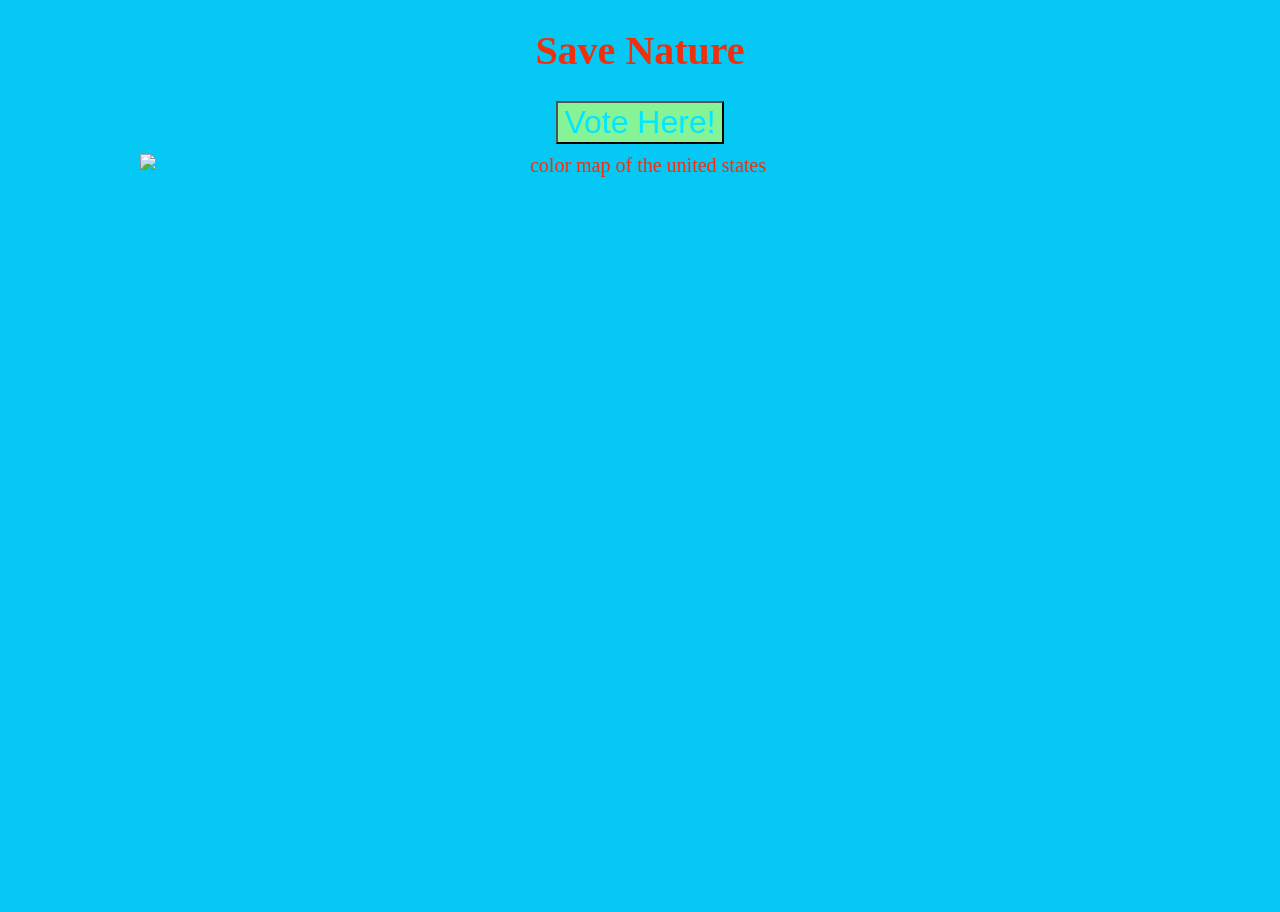
==== commit 41eef17d: "whats up" ====
--- a/index.html
+++ b/index.html
@@ -6,6 +6,12 @@
     </head>
     <body>
         <h1>Save Nature</h1>
-        <button class="vote-button">Vote Here!</button>
+        <div class="vote-map">
+            <a href="vote.html">
+                <button class="vote-button">Vote Here!</button>
+            </a>
+            <img class="us-map"src="https://t4.ftcdn.net/jpg/02/93/65/55/360_F_293655538_Tk8JjpbieYrSEOOrnPfw3SHZVWeyLLZe.jpg" alt="color map of the united states">
+        </div>
+        
     </body>
 </html>
--- a/style.css
+++ b/style.css
@@ -6,8 +6,22 @@
     font-family:'Times New Roman', Times, serif;
 }
 
+.vote-map {
+    display: flex;
+    flex-direction: column;
+    align-items: center;
+    gap: 10px
+}
+
 .vote-button {
     font-size: 32px;
     color:rgb(2, 230, 255);
     background-color: rgb(134, 243, 150);
+    z-index: 1;
 }
+
+.us-map {
+    width: 1000px;
+    height: 750px;
+    grid-area: 1;
+}
